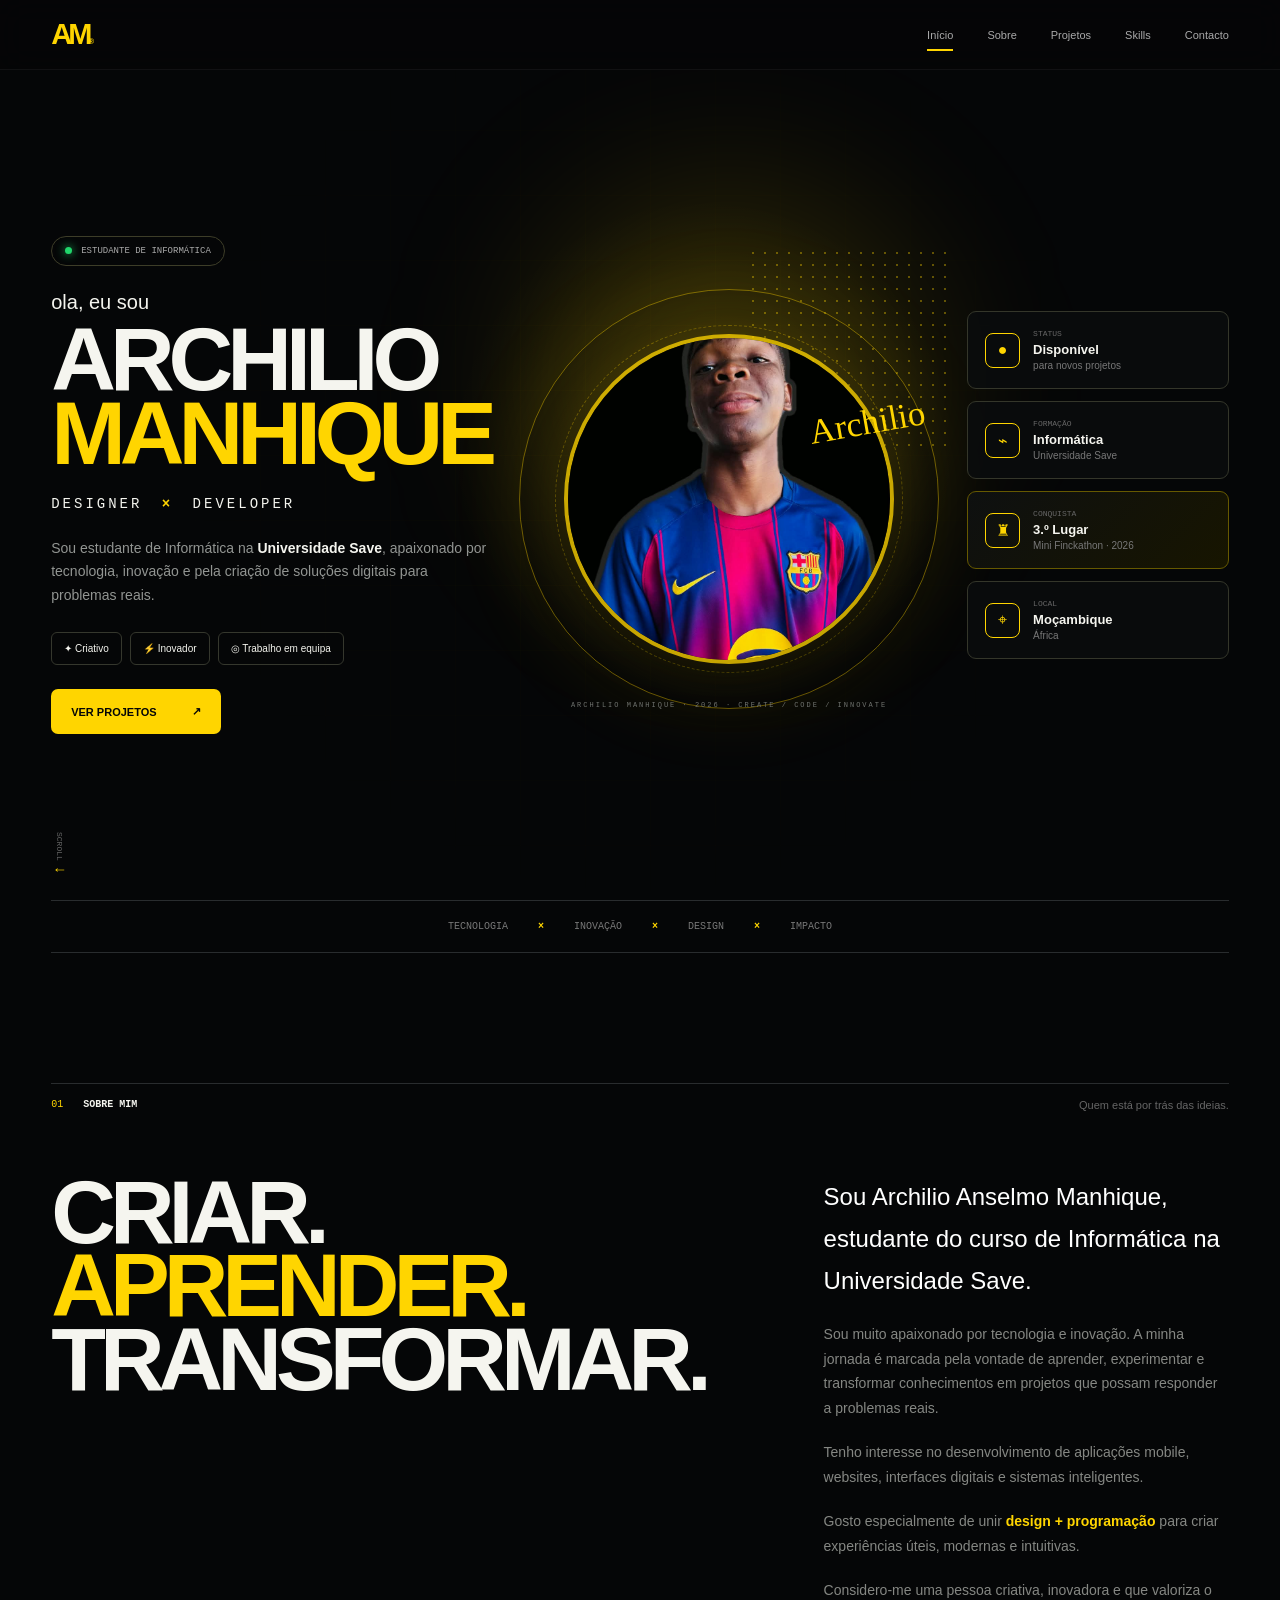
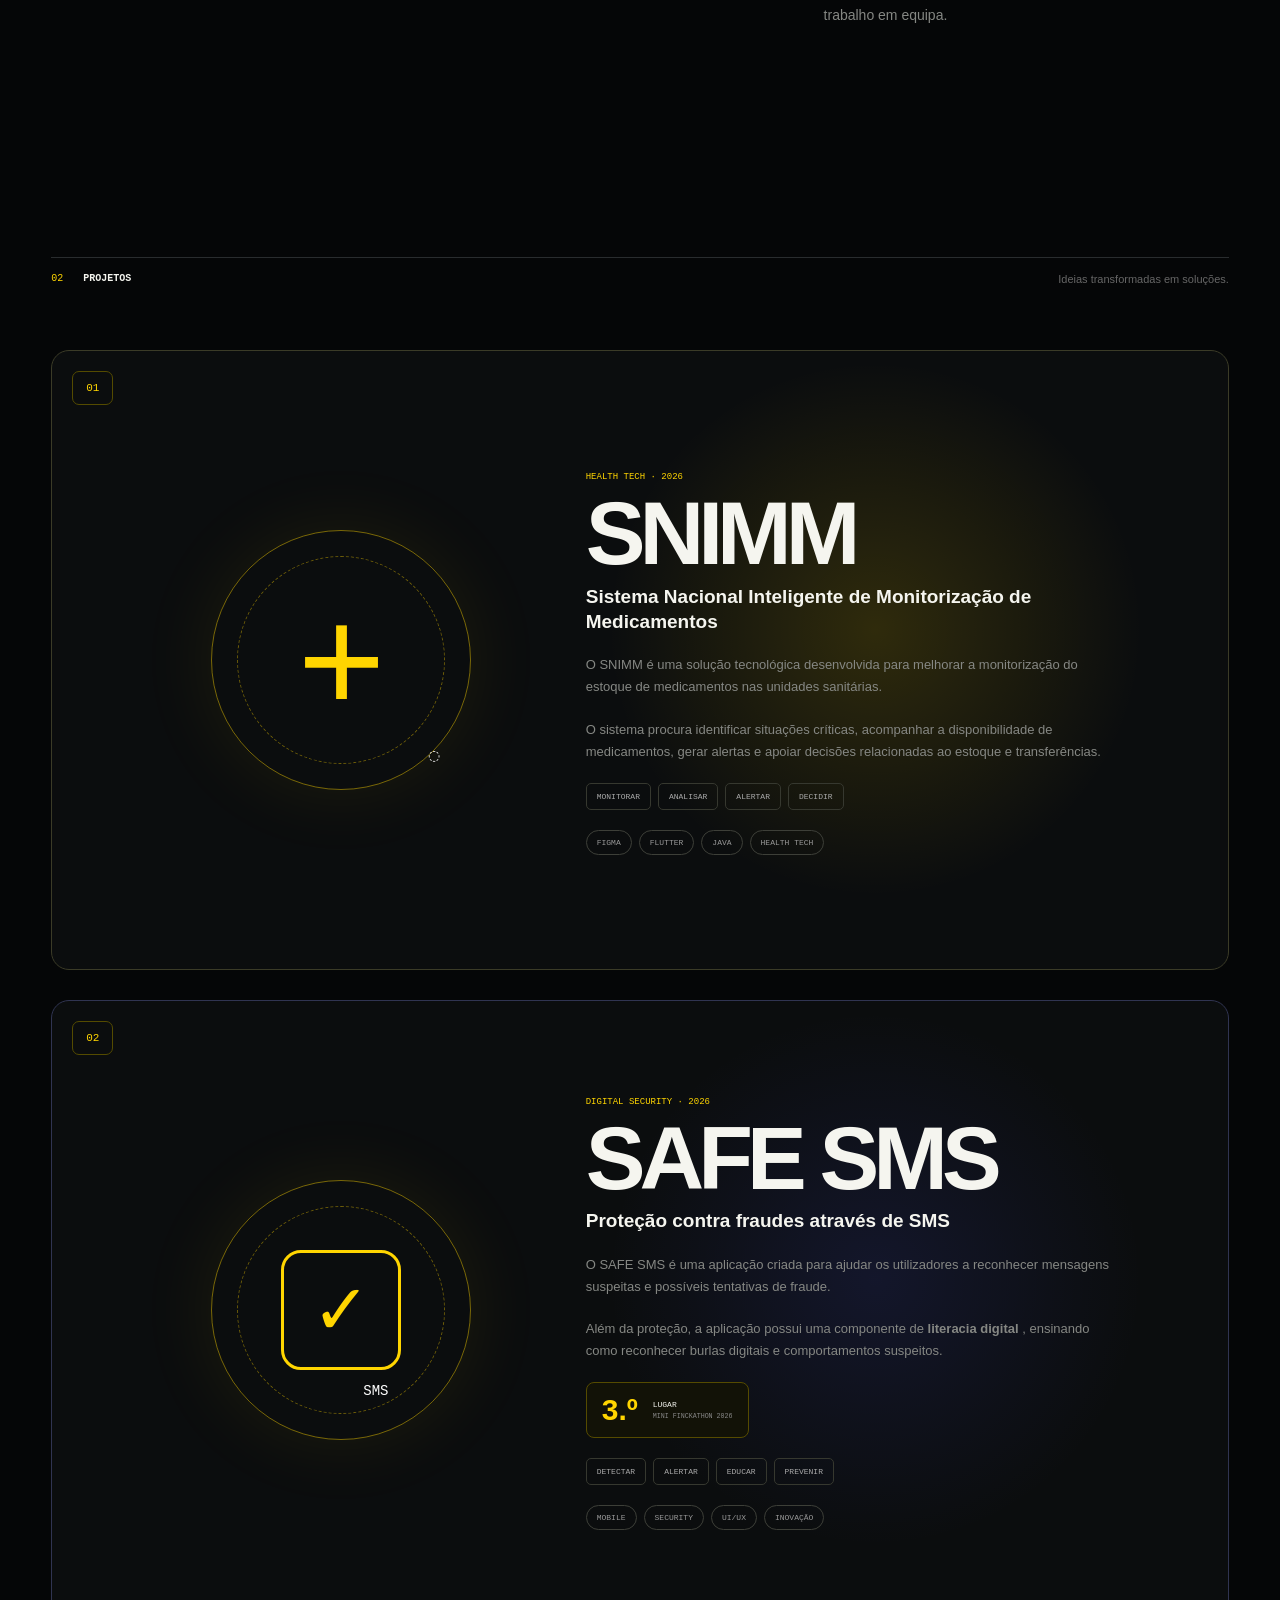
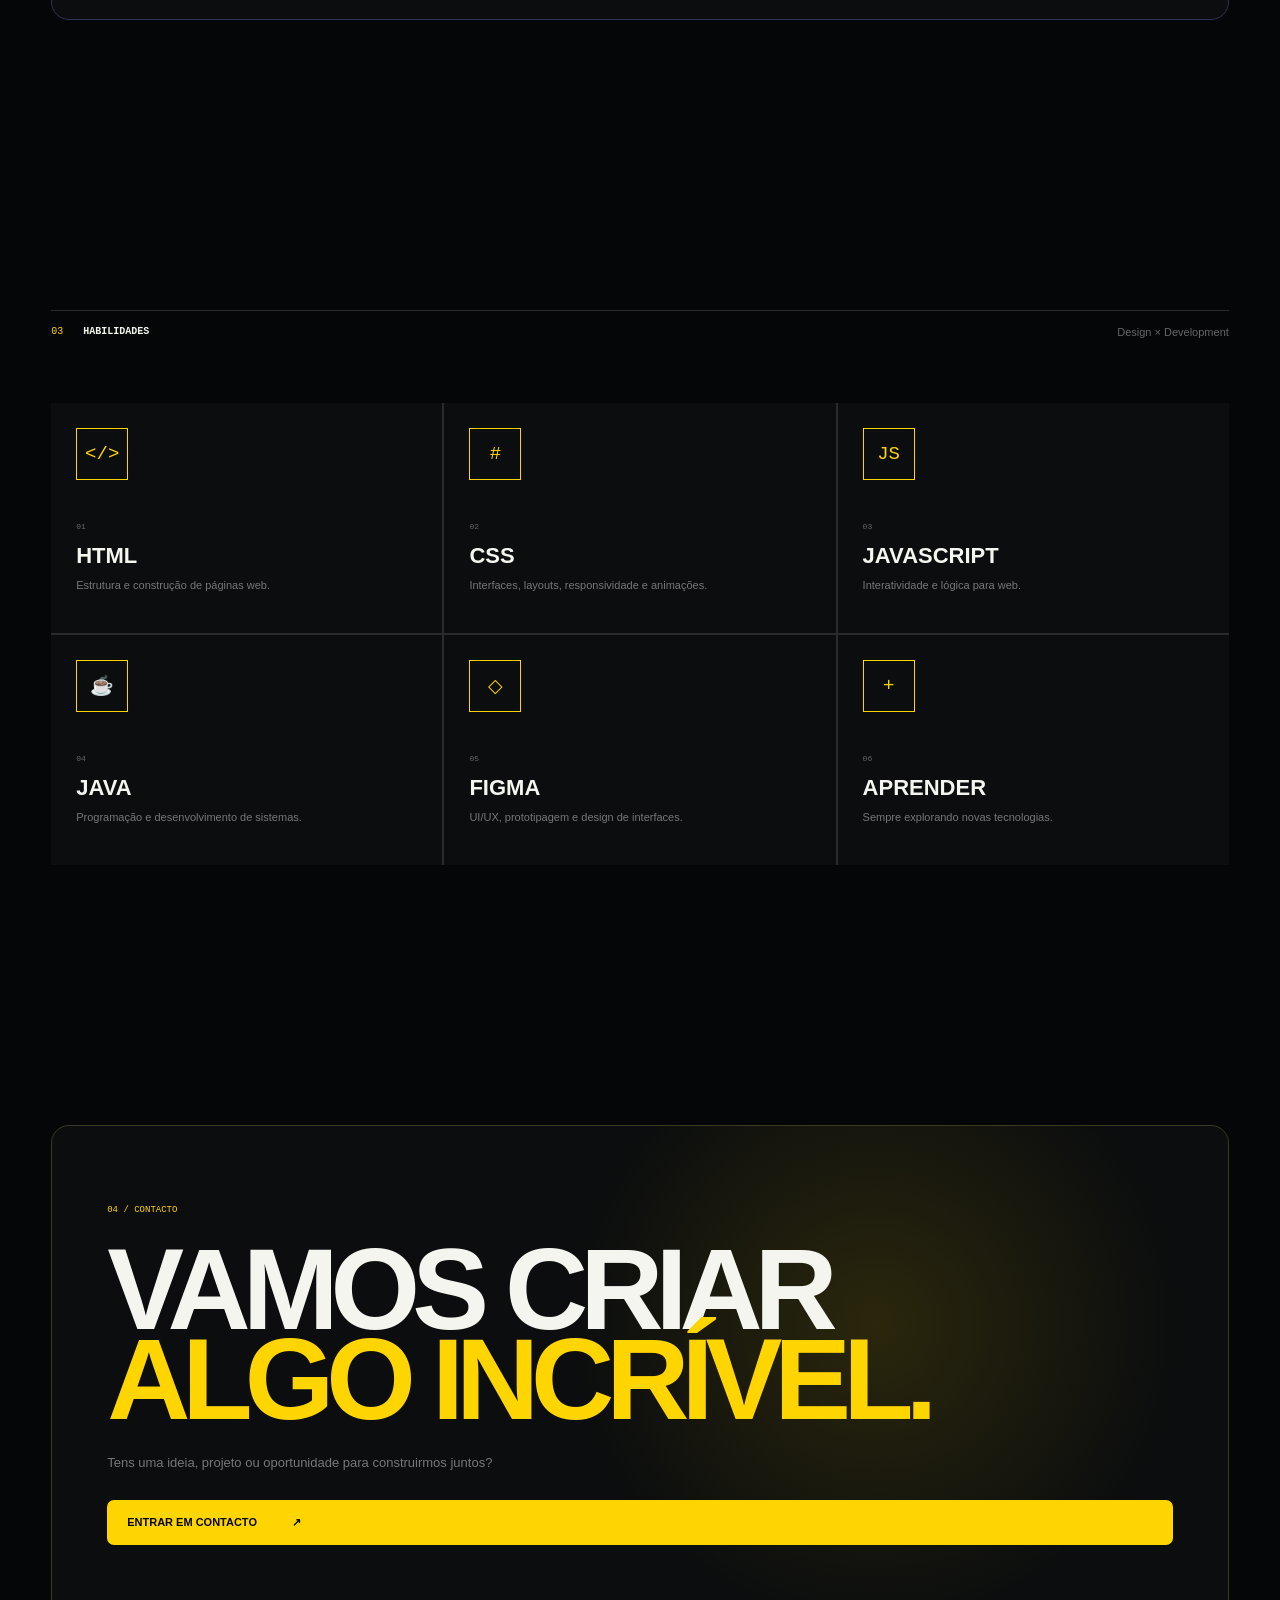
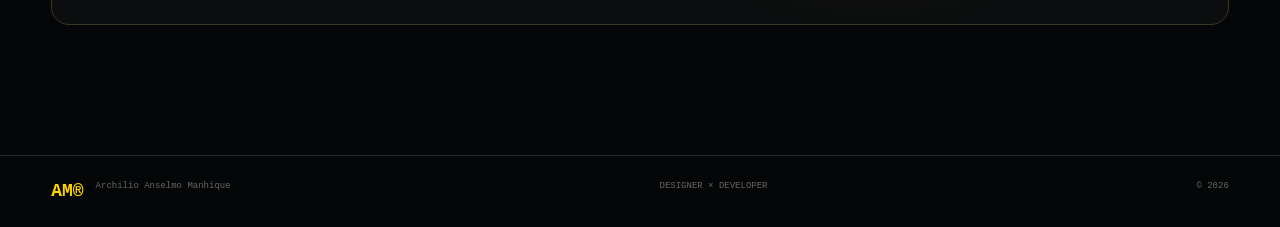
==== meu_portifolio/index.html @ 42944c7a "Add files via upload" ====
<!DOCTYPE html>
<html lang="pt">

<head>
    <meta charset="UTF-8">
    <meta name="viewport" content="width=device-width, initial-scale=1.0">

    <meta name="description"
        content="Portfólio de Archilio Anselmo Manhique — Designer, Developer e estudante de Informática.">

    <title>Archilio Manhique | Designer × Developer</title>

    <link rel="stylesheet" href="CSS/style.css">
</head>

<body>

    <!-- ================= LOADER ================= -->

    <div class="loader" id="loader">

        <div class="loader-logo">
            AM<span>®</span>
        </div>

        <div class="loader-line">
            <div id="loaderBar"></div>
        </div>

        <p>
            CRIATIVIDADE / CÓDIGO / IMPACTO
        </p>

    </div>


    <!-- ================= NAVBAR ================= -->

    <header class="navbar">

        <a href="#inicio" class="logo">
            AM<span>®</span>
        </a>

        <nav id="desktopNav">

            <a href="#inicio" class="active">
                Início
            </a>

            <a href="#sobre">
                Sobre
            </a>

            <a href="#projetos">
                Projetos
            </a>

            <a href="#habilidades">
                Skills
            </a>

            <a href="#contacto">
                Contacto
            </a>

        </nav>


        <!-- MENU MOBILE -->

        <button class="menu-button" id="menuButton">

            <span></span>
            <span></span>

        </button>

    </header>


    <!-- ================= MENU MOBILE ================= -->

    <div class="mobile-menu" id="mobileMenu">

        <button id="closeMenu">
            FECHAR ×
        </button>

        <a href="#inicio">
            01 / Início
        </a>

        <a href="#sobre">
            02 / Sobre mim
        </a>

        <a href="#projetos">
            03 / Projetos
        </a>

        <a href="#habilidades">
            04 / Habilidades
        </a>

        <a href="#contacto">
            05 / Contacto
        </a>

    </div>



    <main>

        <!-- ================= HERO ================= -->

        <section class="hero" id="inicio">

            <div class="grid-background"></div>


            <!-- TEXTO -->

            <div class="hero-content reveal">

                <div class="status">

                    <span></span>

                    ESTUDANTE DE INFORMÁTICA

                </div>


                <p class="hello">
                    ola, eu sou 
                </p>


                <h1>

                    ARCHILIO

                    <strong>
                        MANHIQUE
                    </strong>

                </h1>


                <div class="profession">

                    DESIGNER

                    <b>×</b>

                    DEVELOPER

                </div>


                <p class="hero-description">

                    Sou estudante de Informática na
                    <strong>Universidade Save</strong>,
                    apaixonado por tecnologia, inovação
                    e pela criação de soluções digitais
                    para problemas reais.

                </p>


                <div class="qualities">

                    <span>
                        ✦ Criativo
                    </span>

                    <span>
                        ⚡ Inovador
                    </span>

                    <span>
                        ◎ Trabalho em equipa
                    </span>

                </div>


                <a href="#projetos" class="main-button">

                    VER PROJETOS

                    <b>↗</b>

                </a>

            </div>



            <!-- FOTO -->

            <div class="photo-area reveal">

                <div class="photo-glow"></div>

                <div class="photo-circle"></div>

                <div class="photo-dots"></div>


                <img
                    src="imagem/perfil.jpeg"
                    alt="Archilio Anselmo Manhique"
                    class="profile-photo"
                >


                <div class="signature">
                    Archilio
                </div>


                <div class="photo-text">

                    ARCHILIO MANHIQUE · 2026 ·
                    CREATE / CODE / INNOVATE

                </div>

            </div>



            <!-- INFORMAÇÕES -->

            <div class="hero-info reveal">

                <div class="info-card">

                    <div class="info-icon">
                        ●
                    </div>

                    <div>

                        <small>
                            STATUS
                        </small>

                        <strong>
                            Disponível
                        </strong>

                        <p>
                            para novos projetos
                        </p>

                    </div>

                </div>



                <div class="info-card">

                    <div class="info-icon">
                        ⌁
                    </div>

                    <div>

                        <small>
                            FORMAÇÃO
                        </small>

                        <strong>
                            Informática
                        </strong>

                        <p>
                            Universidade Save
                        </p>

                    </div>

                </div>



                <div class="info-card featured">

                    <div class="info-icon">
                        ♜
                    </div>

                    <div>

                        <small>
                            CONQUISTA
                        </small>

                        <strong>
                            3.º Lugar
                        </strong>

                        <p>
                            Mini Finckathon · 2026
                        </p>

                    </div>

                </div>



                <div class="info-card">

                    <div class="info-icon">
                        ⌖
                    </div>

                    <div>

                        <small>
                            LOCAL
                        </small>

                        <strong>
                            Moçambique
                        </strong>

                        <p>
                            África
                        </p>

                    </div>

                </div>

            </div>


            <div class="scroll-indicator">

                SCROLL

                <b>↓</b>

            </div>

        </section>



        <!-- ================= FRASE ================= -->

        <section class="moving-text">

            <span>TECNOLOGIA</span>

            <b>×</b>

            <span>INOVAÇÃO</span>

            <b>×</b>

            <span>DESIGN</span>

            <b>×</b>

            <span>IMPACTO</span>

        </section>



        <!-- ================= SOBRE ================= -->

        <section class="section" id="sobre">

            <div class="section-title">

                <div>

                    <span>01</span>

                    <strong>
                        SOBRE MIM
                    </strong>

                </div>

                <p>
                    Quem está por trás das ideias.
                </p>

            </div>


            <div class="about-container reveal">

                <div class="about-heading">

                    <h2>

                        CRIAR.

                        <span>
                            APRENDER.
                        </span>

                        TRANSFORMAR.

                    </h2>

                </div>


                <div class="about-text">

                    <p class="large-text">

                        Sou Archilio Anselmo Manhique,
                        estudante do curso de Informática
                        na Universidade Save.

                    </p>


                    <p>

                        Sou muito apaixonado por tecnologia
                        e inovação. A minha jornada é marcada
                        pela vontade de aprender, experimentar
                        e transformar conhecimentos em projetos
                        que possam responder a problemas reais.

                    </p>


                    <p>

                        Tenho interesse no desenvolvimento
                        de aplicações mobile, websites,
                        interfaces digitais e sistemas
                        inteligentes.

                    </p>


                    <p>

                        Gosto especialmente de unir

                        <strong>
                            design + programação
                        </strong>

                        para criar experiências úteis,
                        modernas e intuitivas.

                    </p>


                    <p>

                        Considero-me uma pessoa criativa,
                        inovadora e que valoriza o trabalho
                        em equipa.

                    </p>

                </div>

            </div>

        </section>



        <!-- ================= PROJETOS ================= -->

        <section class="section projects-section" id="projetos">

            <div class="section-title">

                <div>

                    <span>02</span>

                    <strong>
                        PROJETOS
                    </strong>

                </div>

                <p>
                    Ideias transformadas em soluções.
                </p>

            </div>



            <!-- SNIMM -->

            <article class="project-card snimm reveal">

                <div class="project-number">
                    01
                </div>


                <div class="project-visual">

                    <div class="project-icon snimm-icon">

                        <span>
                            +
                        </span>

                        <i>
                            ◌
                        </i>

                    </div>

                </div>


                <div class="project-information">

                    <small>
                        HEALTH TECH · 2026
                    </small>


                    <h2>
                        SNIMM
                    </h2>


                    <h3>

                        Sistema Nacional Inteligente
                        de Monitorização de Medicamentos

                    </h3>


                    <p>

                        O SNIMM é uma solução tecnológica
                        desenvolvida para melhorar a
                        monitorização do estoque de
                        medicamentos nas unidades sanitárias.

                    </p>


                    <p>

                        O sistema procura identificar
                        situações críticas, acompanhar
                        a disponibilidade de medicamentos,
                        gerar alertas e apoiar decisões
                        relacionadas ao estoque e
                        transferências.

                    </p>


                    <div class="process">

                        <span>
                            MONITORAR
                        </span>

                        <span>
                            ANALISAR
                        </span>

                        <span>
                            ALERTAR
                        </span>

                        <span>
                            DECIDIR
                        </span>

                    </div>


                    <div class="technology-tags">

                        <span>
                            FIGMA
                        </span>

                        <span>
                            FLUTTER
                        </span>

                        <span>
                            JAVA
                        </span>

                        <span>
                            HEALTH TECH
                        </span>

                    </div>

                </div>

            </article>



            <!-- SAFE SMS -->

            <article class="project-card safe reveal">

                <div class="project-number">
                    02
                </div>


                <div class="project-visual">

                    <div class="project-icon safe-icon">

                        <span>
                            ✓
                        </span>

                        <i>
                            SMS
                        </i>

                    </div>

                </div>


                <div class="project-information">

                    <small>
                        DIGITAL SECURITY · 2026
                    </small>


                    <h2>
                        SAFE SMS
                    </h2>


                    <h3>

                        Proteção contra fraudes
                        através de SMS

                    </h3>


                    <p>

                        O SAFE SMS é uma aplicação criada
                        para ajudar os utilizadores a
                        reconhecer mensagens suspeitas
                        e possíveis tentativas de fraude.

                    </p>


                    <p>

                        Além da proteção, a aplicação
                        possui uma componente de
                        <strong>
                            literacia digital
                        </strong>,
                        ensinando como reconhecer
                        burlas digitais e comportamentos
                        suspeitos.

                    </p>


                    <div class="achievement">

                        <strong>
                            3.º
                        </strong>

                        <span>

                            LUGAR

                            <small>
                                MINI FINCKATHON 2026
                            </small>

                        </span>

                    </div>


                    <div class="process">

                        <span>
                            DETECTAR
                        </span>

                        <span>
                            ALERTAR
                        </span>

                        <span>
                            EDUCAR
                        </span>

                        <span>
                            PREVENIR
                        </span>

                    </div>


                    <div class="technology-tags">

                        <span>
                            MOBILE
                        </span>

                        <span>
                            SECURITY
                        </span>

                        <span>
                            UI/UX
                        </span>

                        <span>
                            INOVAÇÃO
                        </span>

                    </div>

                </div>

            </article>

        </section>



        <!-- ================= SKILLS ================= -->

        <section class="section" id="habilidades">

            <div class="section-title">

                <div>

                    <span>03</span>

                    <strong>
                        HABILIDADES
                    </strong>

                </div>

                <p>
                    Design × Development
                </p>

            </div>


            <div class="skills-grid reveal">


                <div class="skill-card">

                    <div class="skill-icon">
                        &lt;/&gt;
                    </div>

                    <small>
                        01
                    </small>

                    <h3>
                        HTML
                    </h3>

                    <p>
                        Estrutura e construção
                        de páginas web.
                    </p>

                </div>



                <div class="skill-card">

                    <div class="skill-icon">
                        #
                    </div>

                    <small>
                        02
                    </small>

                    <h3>
                        CSS
                    </h3>

                    <p>
                        Interfaces, layouts,
                        responsividade e animações.
                    </p>

                </div>



                <div class="skill-card">

                    <div class="skill-icon">
                        JS
                    </div>

                    <small>
                        03
                    </small>

                    <h3>
                        JAVASCRIPT
                    </h3>

                    <p>
                        Interatividade e
                        lógica para web.
                    </p>

                </div>



                <div class="skill-card">

                    <div class="skill-icon">
                        ☕
                    </div>

                    <small>
                        04
                    </small>

                    <h3>
                        JAVA
                    </h3>

                    <p>
                        Programação e
                        desenvolvimento de sistemas.
                    </p>

                </div>



                <div class="skill-card">

                    <div class="skill-icon">
                        ◇
                    </div>

                    <small>
                        05
                    </small>

                    <h3>
                        FIGMA
                    </h3>

                    <p>
                        UI/UX, prototipagem
                        e design de interfaces.
                    </p>

                </div>



                <div class="skill-card learning">

                    <div class="skill-icon">
                        +
                    </div>

                    <small>
                        06
                    </small>

                    <h3>
                        APRENDER
                    </h3>

                    <p>
                        Sempre explorando
                        novas tecnologias.
                    </p>

                </div>

            </div>

        </section>



        <!-- ================= CONTACTO ================= -->

        <section class="section contact-section" id="contacto">

            <div class="contact-box reveal">

                <small>
                    04 / CONTACTO
                </small>


                <h2>

                    VAMOS CRIAR

                    <em>
                        ALGO INCRÍVEL.
                    </em>

                </h2>


                <p>

                    Tens uma ideia, projeto ou
                    oportunidade para construirmos juntos?

                </p>


                <a
                    href="mailto:seuemail@gmail.com"
                    class="main-button"
                >

                    ENTRAR EM CONTACTO

                    <b>
                        ↗
                    </b>

                </a>

            </div>

        </section>

    </main>



    <!-- ================= FOOTER ================= -->

    <footer>

        <div>

            <strong>
                AM®
            </strong>

            <span>
                Archilio Anselmo Manhique
            </span>

        </div>


        <div>
            DESIGNER × DEVELOPER
        </div>


        <div>
            © 2026
        </div>

    </footer>



    <script src="Java_script/script.js"></script>

</body>

</html>
---- meu_portifolio/CSS/style.css ----
* {
    margin: 0;
    padding: 0;
    box-sizing: border-box;
}

:root {

    --black: #050607;
    --dark: #0b0d0e;
    --yellow: #ffd500;
    --white: #f5f5ef;
    --gray: #858783;
    --line: #292c2e;

}

html {
    scroll-behavior: smooth;
}

body {

    background: var(--black);
    color: var(--white);

    font-family:
        Arial,
        Helvetica,
        sans-serif;

    overflow-x: hidden;

}

a {
    color: inherit;
    text-decoration: none;
}

button {
    font-family: inherit;
}



/* ================= LOADER ================= */

.loader {

    position: fixed;

    inset: 0;

    background: #050607;

    z-index: 9999;

    display: flex;

    flex-direction: column;

    justify-content: center;

    align-items: center;

    gap: 20px;

    transition: 0.7s;

}

.loader.hide {

    opacity: 0;

    visibility: hidden;

}

.loader-logo {

    font-size: 70px;

    font-weight: 900;

    letter-spacing: -7px;

}

.loader-logo span {

    color: var(--yellow);

    font-size: 10px;

}

.loader-line {

    width: 220px;

    height: 2px;

    background: #282a2b;

}

.loader-line div {

    width: 0;

    height: 100%;

    background: var(--yellow);

    transition: 1.3s;

}

.loader p {

    font-size: 8px;

    letter-spacing: 3px;

    color: #666;

    font-family: monospace;

}



/* ================= NAVBAR ================= */

.navbar {

    position: fixed;

    top: 0;
    left: 0;
    right: 0;

    height: 70px;

    z-index: 1000;

    display: flex;

    justify-content: space-between;

    align-items: center;

    padding: 0 4%;

    background: rgba(5, 6, 7, 0.8);

    backdrop-filter: blur(15px);

    border-bottom: 1px solid rgba(255,255,255,.05);

}

.logo {

    font-size: 29px;

    font-weight: 900;

    color: var(--yellow);

    letter-spacing: -4px;

}

.logo span {
    font-size: 8px;
}



.navbar nav {

    display: flex;

    gap: 34px;

}

.navbar nav a {

    font-size: 11px;

    color: #aaa;

    position: relative;

    padding: 10px 0;

}

.navbar nav a::after {

    content: "";

    position: absolute;

    left: 0;

    bottom: 0;

    height: 2px;

    width: 0;

    background: var(--yellow);

    transition: .3s;

}

.navbar nav a:hover::after,
.navbar nav a.active::after {

    width: 100%;

}



/* ================= MENU MOBILE ================= */

.menu-button {

    display: none;

    width: 40px;

    background: none;

    border: none;

    cursor: pointer;

}

.menu-button span {

    display: block;

    height: 2px;

    background: var(--yellow);

    margin: 7px 0;

}

.mobile-menu {

    position: fixed;

    inset: 0;

    background: var(--yellow);

    color: #050607;

    z-index: 2000;

    display: flex;

    flex-direction: column;

    justify-content: center;

    padding: 8%;

    gap: 10px;

    transform: translateY(-100%);

    transition: .65s;

}

.mobile-menu.open {

    transform: translateY(0);

}

.mobile-menu button {

    position: absolute;

    top: 25px;

    right: 5%;

    border: none;

    background: none;

    font-size: 12px;

}

.mobile-menu a {

    font-size: 9vw;

    font-weight: 900;

    letter-spacing: -4px;

}



/* ================= HERO ================= */

.hero {

    min-height: 100vh;

    padding: 120px 4% 50px;

    position: relative;

    overflow: hidden;

    display: grid;

    grid-template-columns: 1fr 1fr .6fr;

    align-items: center;

    gap: 20px;

    background:

        radial-gradient(
            circle at 55% 50%,
            rgba(255,213,0,.11),
            transparent 30%
        );

}



/* GRID */

.grid-background {

    position: absolute;

    inset: 0;

    opacity: .25;

    background-image:

        linear-gradient(
            rgba(255,213,0,.07) 1px,
            transparent 1px
        ),

        linear-gradient(
            90deg,
            rgba(255,213,0,.07) 1px,
            transparent 1px
        );

    background-size: 65px 65px;

    mask-image:
        radial-gradient(
            circle at center,
            black,
            transparent 70%
        );

}



/* HERO TEXT */

.hero-content {

    position: relative;

    z-index: 3;

}

.status {

    display: inline-flex;

    align-items: center;

    gap: 9px;

    padding: 9px 13px;

    border: 1px solid #3d3d28;

    border-radius: 30px;

    font: 9px monospace;

    color: #aaa;

    margin-bottom: 25px;

}

.status span {

    width: 7px;

    height: 7px;

    border-radius: 50%;

    background: #20d66b;

    box-shadow: 0 0 10px #20d66b;

}

.hello {

    font-size: 20px;

    margin-bottom: 8px;

}

.hero h1 {

    font-size: clamp(58px, 7vw, 105px);

    line-height: .83;

    letter-spacing: -6px;

    font-weight: 900;

}

.hero h1 strong {

    display: block;

    color: var(--yellow);

}

.profession {

    margin: 25px 0;

    font: 14px monospace;

    letter-spacing: 3px;

}

.profession b {

    color: var(--yellow);

    padding: 0 8px;

}

.hero-description {

    max-width: 470px;

    color: #929592;

    font-size: 14px;

    line-height: 1.7;

}

.hero-description strong {

    color: var(--white);

}

.qualities {

    display: flex;

    gap: 8px;

    flex-wrap: wrap;

    margin: 24px 0;

}

.qualities span {

    padding: 10px 12px;

    border: 1px solid #35372d;

    border-radius: 6px;

    font-size: 10px;

}

.main-button {

    display: inline-flex;

    align-items: center;

    gap: 35px;

    padding: 16px 20px;

    background: var(--yellow);

    color: #050607;

    border-radius: 7px;

    font-size: 11px;

    font-weight: 900;

    transition: .3s;

}

.main-button:hover {

    transform: translateY(-4px);

    box-shadow:
        0 15px 40px rgba(255,213,0,.25);

}



/* ================= FOTO ================= */

.photo-area {

    height: 680px;
    width: min(100%, 520px);

    position: relative;

    display: flex;

    justify-content: center;

    align-items: flex-end;

}


.profile-photo {
    display: block;
    width: 330px;
    height: 330px;
    max-width: 78%;
    max-height: 78%;
    aspect-ratio: 1 / 1;
    object-fit: cover;
    object-position: center 20%;
    border-radius: 50%;
    border: 4px solid rgba(255,213,0,.75);
    position: absolute;
    left: 50%;
    top: 52%;
    transform: translate(-50%, -50%);
    z-index: 6;
    filter: drop-shadow(
        0 0 25px rgba(255,213,0,.15)
    );
    box-shadow: 0 18px 40px rgba(0,0,0,.35);
    animation: floating 5s ease-in-out infinite;
}



.photo-glow {

    position: absolute;

    width: 400px;

    height: 400px;

    border-radius: 50%;

    background:
        rgba(255,213,0,.14);

    filter: blur(80px);

    top: 35%;

    left: 50%;

    transform: translate(-50%,-50%);

}

.photo-circle {

    position: absolute;

    width: 420px;

    height: 420px;

    border-radius: 50%;

    border: 1px solid rgba(255,213,0,.4);

    top: 52%;

    left: 50%;

    transform: translate(-50%,-50%);

    box-shadow:
        0 0 80px rgba(255,213,0,.08);

}

.photo-circle::before {

    content: "";

    position: absolute;

    inset: 35px;

    border: 1px dashed rgba(255,213,0,.3);

    border-radius: 50%;

    animation: rotate 15s linear infinite;

}

.photo-dots {

    position: absolute;

    right: 0;

    top: 15%;

    width: 200px;

    height: 200px;

    background-image:
        radial-gradient(
            var(--yellow) 1px,
            transparent 1px
        );

    background-size: 12px 12px;

    opacity: .35;

}

.signature {

    position: absolute;

    right: 5%;

    top: 38%;

    color: var(--yellow);

    font-family: cursive;

    font-size: 35px;

    transform: rotate(-10deg);

    z-index: 7;

}

.photo-text {

    position: absolute;

    bottom: 17%;

    font: 7px monospace;

    letter-spacing: 2px;

    color: #70736f;

    z-index: 8;

}



/* ================= HERO CARDS ================= */

.hero-info {

    position: relative;

    z-index: 5;

    display: grid;

    gap: 12px;

}

.info-card {

    display: flex;

    align-items: center;

    gap: 13px;

    padding: 17px;

    background: rgba(10,12,13,.85);

    border: 1px solid #34362a;

    border-radius: 9px;

}

.info-card.featured {

    border-color: #665900;

    background:
        linear-gradient(
            135deg,
            #0e1010,
            #171500
        );

}

.info-icon {

    min-width: 35px;

    height: 35px;

    display: grid;

    place-items: center;

    border: 1px solid var(--yellow);

    color: var(--yellow);

    border-radius: 8px;

}

.info-card small {

    display: block;

    color: #666;

    font: 8px monospace;

    margin-bottom: 4px;

}

.info-card strong {

    display: block;

    font-size: 13px;

}

.info-card p {

    margin-top: 3px;

    color: #777;

    font-size: 10px;

}



/* ================= SCROLL ================= */

.scroll-indicator {

    position: absolute;

    bottom: 25px;

    left: 4%;

    writing-mode: vertical-rl;

    color: #666;

    font: 8px monospace;

}

.scroll-indicator b {

    color: var(--yellow);

    font-size: 15px;

}



/* ================= MOVING TEXT ================= */

.moving-text {

    margin: 0 4%;

    padding: 20px 0;

    border-top: 1px solid var(--line);

    border-bottom: 1px solid var(--line);

    display: flex;

    justify-content: center;

    gap: 30px;

    color: #777;

    font: 10px monospace;

}

.moving-text b {

    color: var(--yellow);

}



/* ================= SEÇÕES ================= */

.section {

    padding: 130px 4%;

}

.section-title {

    border-top: 1px solid var(--line);

    padding-top: 15px;

    margin-bottom: 65px;

    display: flex;

    justify-content: space-between;

}

.section-title div {

    display: flex;

    gap: 20px;

    font: 10px monospace;

}

.section-title div span {

    color: var(--yellow);

}

.section-title p {

    color: #666;

    font-size: 11px;

}



/* ================= ABOUT ================= */

.about-container {

    display: grid;

    grid-template-columns: 1fr 1fr;

    gap: 10%;

}

.about-heading h2 {

    font-size: clamp(55px,7vw,105px);

    line-height: .82;

    letter-spacing: -6px;

}

.about-heading span {

    color: var(--yellow);

}

.about-text p {

    color: #858783;

    font-size: 14px;

    line-height: 1.75;

    margin-bottom: 20px;

}

.about-text .large-text {

    color: white;

    font-size: 24px;

}

.about-text strong {

    color: var(--yellow);

}



/* ================= PROJECTS ================= */

.projects-section {

    padding-top: 80px;

}

.project-card {

    position: relative;

    min-height: 620px;

    padding: 45px;

    border-radius: 18px;

    border: 1px solid #3b3b27;

    margin-bottom: 30px;

    display: grid;

    grid-template-columns: 45% 55%;

    align-items: center;

    overflow: hidden;

}

.project-card.snimm {

    background:

        radial-gradient(
            circle at 70% 45%,
            rgba(255,213,0,.15),
            transparent 30%
        ),

        #0b0d0e;

}

.project-card.safe {

    background:

        radial-gradient(
            circle at 70% 45%,
            rgba(80,90,255,.12),
            transparent 30%
        ),

        #0b0d0e;

    border-color: #303451;

}

.project-number {

    position: absolute;

    top: 20px;

    left: 20px;

    padding: 10px 13px;

    color: var(--yellow);

    border: 1px solid #544b00;

    border-radius: 7px;

    font: 11px monospace;

}



/* PROJECT ICON */

.project-visual {

    display: grid;

    place-items: center;

}

.project-icon {

    width: 260px;

    height: 260px;

    border: 1px solid rgba(255,213,0,.45);

    border-radius: 50%;

    position: relative;

    display: grid;

    place-items: center;

    box-shadow:
        0 0 80px rgba(255,213,0,.08);

}

.project-icon::before {

    content: "";

    position: absolute;

    inset: 25px;

    border: 1px dashed rgba(255,213,0,.4);

    border-radius: 50%;

    animation: rotate 12s linear infinite;

}

.snimm-icon span {

    font-size: 150px;

    color: var(--yellow);

    font-weight: 200;

}

.project-icon i {

    position: absolute;

    bottom: 25px;

    right: 30px;

    color: white;

    font: 14px monospace;

    font-style: normal;

}



/* SAFE ICON */

.safe-icon span {

    width: 120px;

    height: 120px;

    border: 3px solid var(--yellow);

    border-radius: 20px;

    display: grid;

    place-items: center;

    color: var(--yellow);

    font-size: 70px;

}

.safe-icon i {

    bottom: 40px;

    right: 82px;

}



/* PROJECT TEXT */

.project-information {

    padding-right: 10%;

}

.project-information > small {

    color: var(--yellow);

    font: 9px monospace;

}

.project-information h2 {

    font-size: clamp(55px,7vw,100px);

    line-height: .8;

    letter-spacing: -6px;

    margin: 15px 0;

}

.project-information h3 {

    font-size: 19px;

    line-height: 1.3;

}

.project-information p {

    color: #858783;

    font-size: 13px;

    line-height: 1.7;

    margin: 20px 0;

}

.process {

    display: flex;

    flex-wrap: wrap;

    gap: 7px;

    margin: 20px 0;

}

.process span {

    padding: 8px 10px;

    border: 1px solid #36382f;

    border-radius: 5px;

    font: 8px monospace;

    color: #aaa;

}

.technology-tags {

    display: flex;

    flex-wrap: wrap;

    gap: 7px;

}

.technology-tags span {

    border: 1px solid #3d3f38;

    padding: 7px 10px;

    border-radius: 20px;

    color: #999;

    font: 8px monospace;

}



/* CONQUISTA */

.achievement {

    display: flex;

    align-items: center;

    gap: 15px;

    width: max-content;

    padding: 10px 15px;

    background: #121207;

    border: 1px solid #554b00;

    border-radius: 8px;

    margin: 20px 0;

}

.achievement strong {

    color: var(--yellow);

    font-size: 30px;

}

.achievement span {

    font: 8px monospace;

}

.achievement small {

    display: block;

    color: #888;

    margin-top: 3px;

}



/* ================= SKILLS ================= */

.skills-grid {

    display: grid;

    grid-template-columns: repeat(3,1fr);

    gap: 2px;

    background: var(--line);

}

.skill-card {

    min-height: 230px;

    padding: 25px;

    background: #0b0d0e;

    transition: .35s;

}

.skill-card:hover {

    background: var(--yellow);

    color: #050607;

    transform: translateY(-5px);

}

.skill-icon {

    width: 52px;

    height: 52px;

    border: 1px solid var(--yellow);

    display: grid;

    place-items: center;

    color: var(--yellow);

    font: 19px monospace;

    margin-bottom: 35px;

}

.skill-card:hover .skill-icon {

    color: #050607;

    border-color: #050607;

}

.skill-card small {

    color: #666;

    font: 8px monospace;

}

.skill-card h3 {

    margin: 10px 0;

    font-size: 22px;

}

.skill-card p {

    color: #777;

    font-size: 11px;

}

.skill-card:hover p {

    color: #222;

}



/* ================= CONTACTO ================= */

.contact-box {

    min-height: 500px;

    padding: 55px;

    border: 1px solid #3d3a22;

    border-radius: 18px;

    display: flex;

    flex-direction: column;

    justify-content: center;

    background:

        radial-gradient(
            circle at 70% 40%,
            rgba(255,213,0,.13),
            transparent 35%
        ),

        #0b0d0e;

}

.contact-box > small {

    color: var(--yellow);

    font: 9px monospace;

}

.contact-box h2 {

    font-size: clamp(55px,9vw,130px);

    line-height: .78;

    letter-spacing: -8px;

    margin: 30px 0;

}

.contact-box h2 em {

    display: block;

    color: var(--yellow);

    font-style: normal;

}

.contact-box p {

    color: #777;

    font-size: 13px;

    margin-bottom: 30px;

}



/* ================= FOOTER ================= */

footer {

    border-top: 1px solid var(--line);

    padding: 25px 4%;

    display: flex;

    justify-content: space-between;

    color: #666;

    font: 9px monospace;

}

footer div:first-child {

    display: flex;

    gap: 12px;

}

footer strong {

    color: var(--yellow);

    font-size: 18px;

}



/* ================= ANIMAÇÕES ================= */

.reveal {

    opacity: 0;

    transform: translateY(35px);

    transition:
        opacity .8s ease,
        transform .8s ease;

}

.reveal.visible {

    opacity: 1;

    transform: translateY(0);

}

@keyframes floating {

    50% {

        transform: translateY(-10px);

    }

}

@keyframes rotate {

    to {

        transform: rotate(360deg);

    }

}



/* ================= TABLET ================= */

@media(max-width:900px) {

    .navbar nav {

        display: none;

    }

    .menu-button {

        display: block;

    }

    .hero {

        grid-template-columns: 1fr;

        padding-top: 110px;

    }

    .photo-area {

        order: 2;

        height: 570px;

    }

    .hero-info {

        order: 3;

        grid-template-columns: 1fr 1fr;

    }

    .about-container {

        grid-template-columns: 1fr;

    }

    .project-card {

        grid-template-columns: 1fr;

    }

    .project-information {

        padding-right: 0;

    }

    .skills-grid {

        grid-template-columns: 1fr 1fr;

    }

}



/* ================= MOBILE ================= */

@media(max-width:600px) {

    .navbar {

        height: 60px;

        padding: 0 5%;

    }

    .hero {

        padding: 95px 5% 35px;

    }

    .hero h1 {

        font-size: 16vw;

        letter-spacing: -4px;

    }

    .hero-description {

        font-size: 13px;

    }

    .photo-area {

        height: 500px;

    }

    .profile-photo {

        height: 94%;

    }

    .photo-circle {

        width: 290px;

        height: 290px;

    }

    .photo-glow {

        width: 280px;

        height: 280px;

    }

    .photo-dots {

        width: 130px;

        height: 130px;

    }

    .signature {

        font-size: 25px;

    }

    .photo-text {

        font-size: 6px;

        bottom: 10%;

    }

    .hero-info {

        grid-template-columns: 1fr;

    }

    .scroll-indicator {

        display: none;

    }

    .moving-text {

        margin: 0 5%;

        gap: 12px;

        font-size: 7px;

    }

    .section {

        padding: 90px 5%;

    }

    .section-title {

        margin-bottom: 45px;

    }

    .section-title p {

        display: none;

    }

    .about-heading h2 {

        font-size: 16vw;

        letter-spacing: -4px;

    }

    .about-text .large-text {

        font-size: 20px;

    }

    .project-card {

        padding: 40px 22px;

        border-radius: 12px;

        min-height: 680px;

    }

    .project-icon {

        width: 180px;

        height: 180px;

        margin-bottom: 35px;

    }

    .snimm-icon span {

        font-size: 105px;

    }

    .safe-icon span {

        width: 95px;

        height: 95px;

        font-size: 55px;

    }

    .safe-icon i {

        right: 57px;

        bottom: 31px;

        font-size: 10px;

    }

    .project-information h2 {

        font-size: 19vw;

        letter-spacing: -5px;

    }

    .project-information h3 {

        font-size: 16px;

    }

    .project-information p {

        font-size: 12px;

    }

    .skills-grid {

        grid-template-columns: 1fr;

    }

    .skill-card {

        min-height: 190px;

    }

    .contact-box {

        padding: 35px 25px;

        min-height: 450px;

    }

    .contact-box h2 {

        font-size: 17vw;

        letter-spacing: -5px;

    }

    footer {

        flex-direction: column;

        gap: 15px;

    }

}
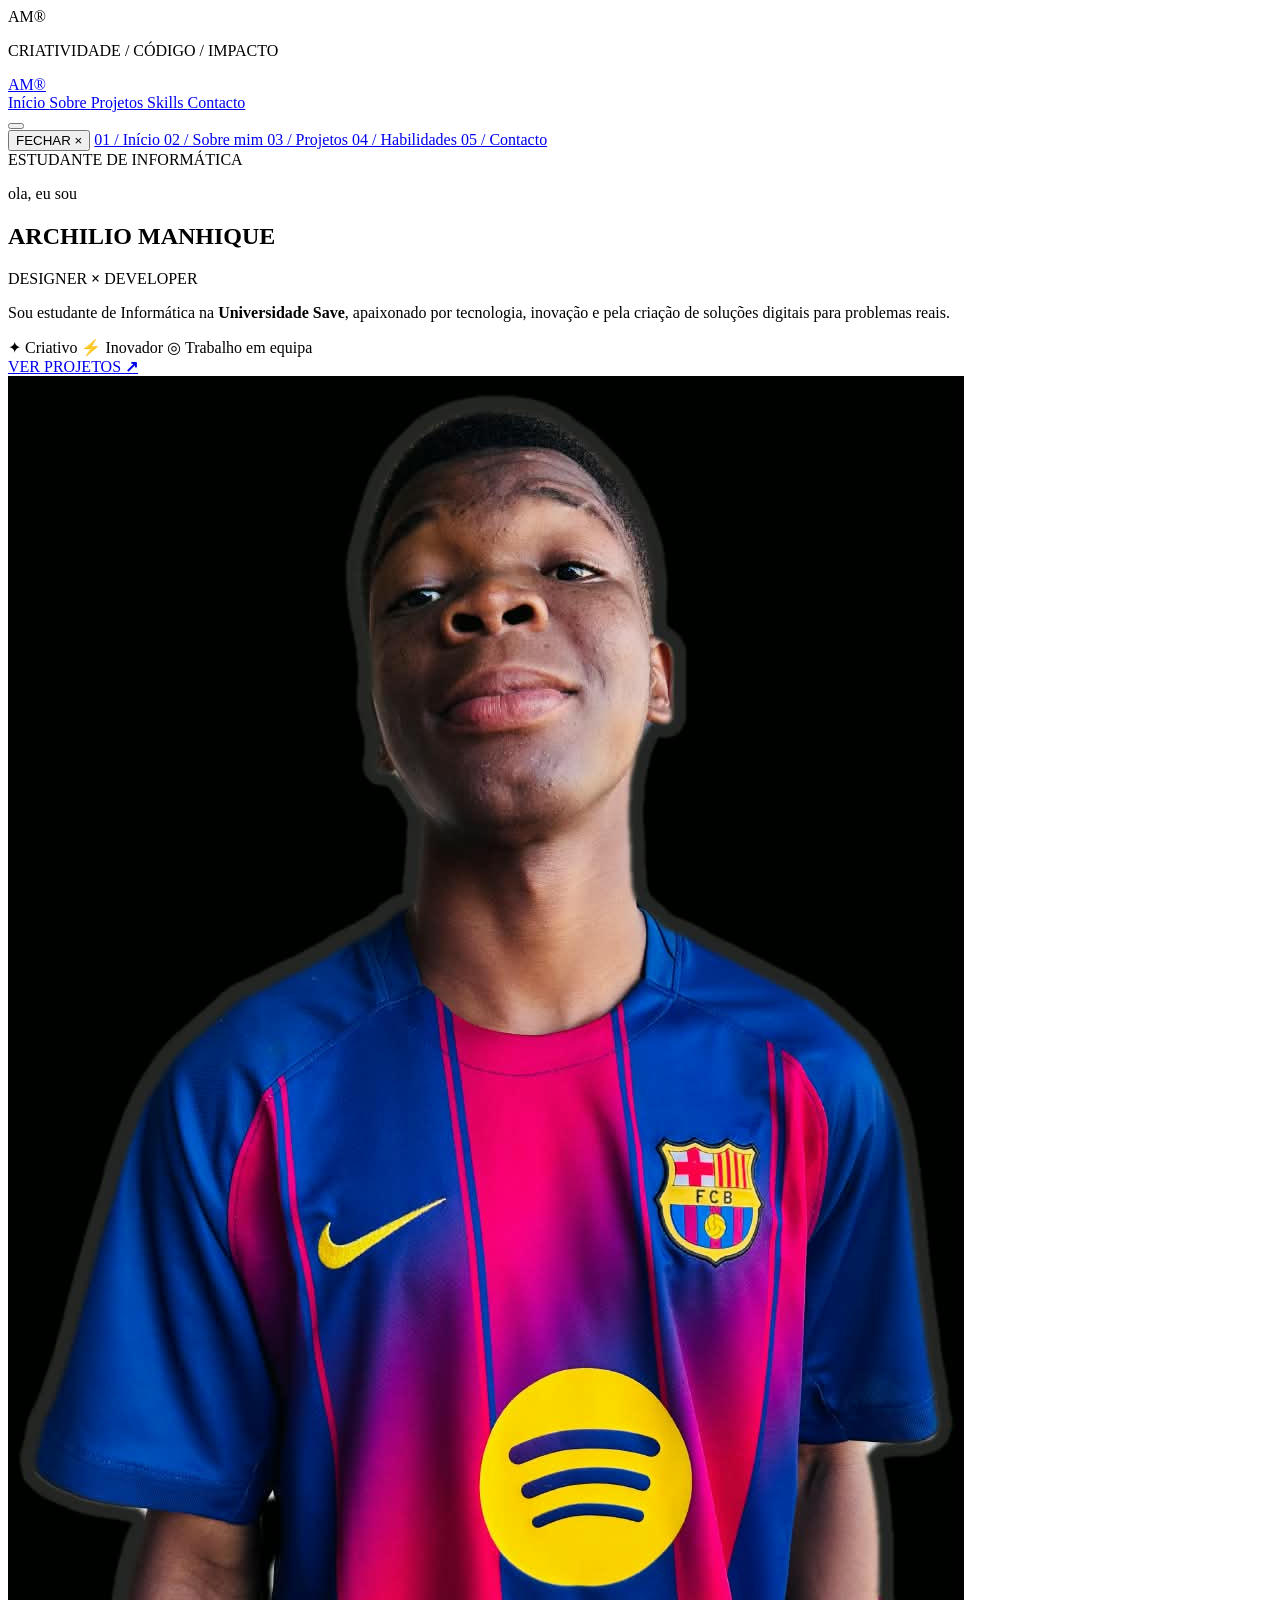
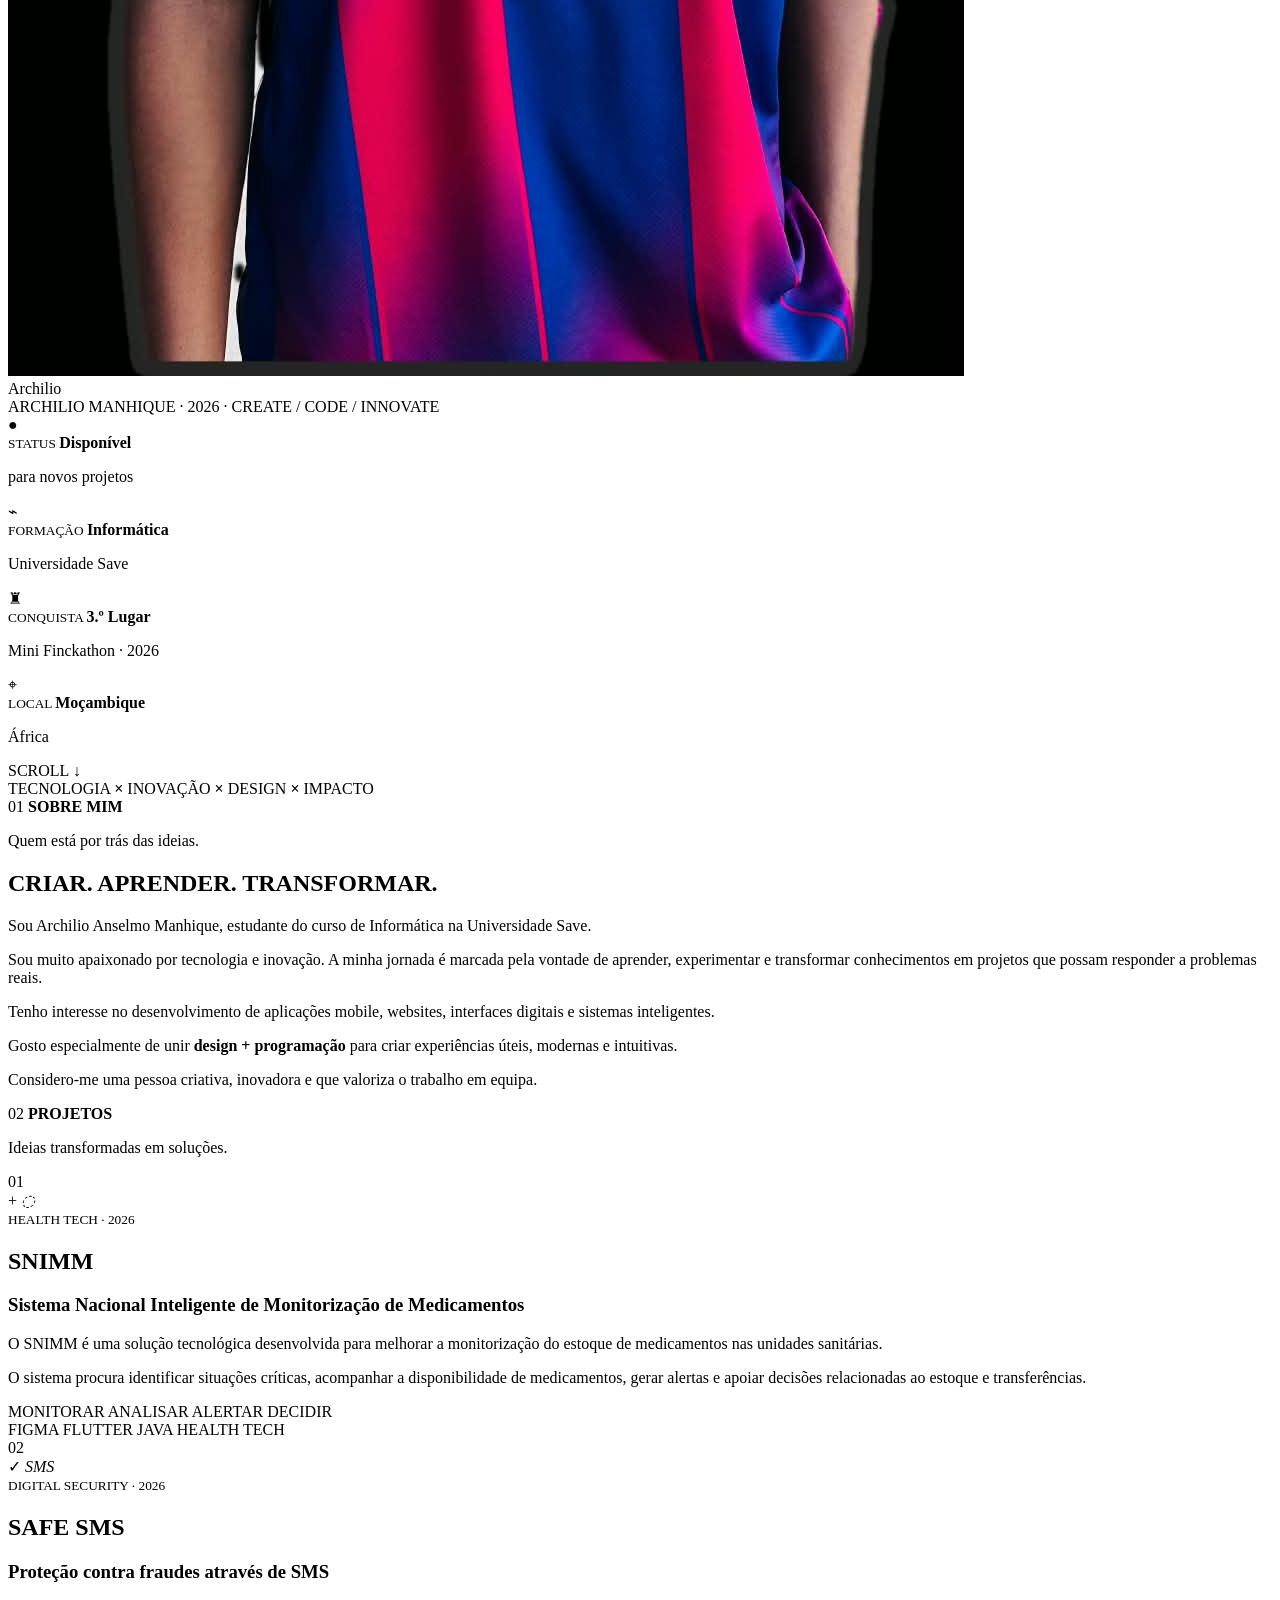
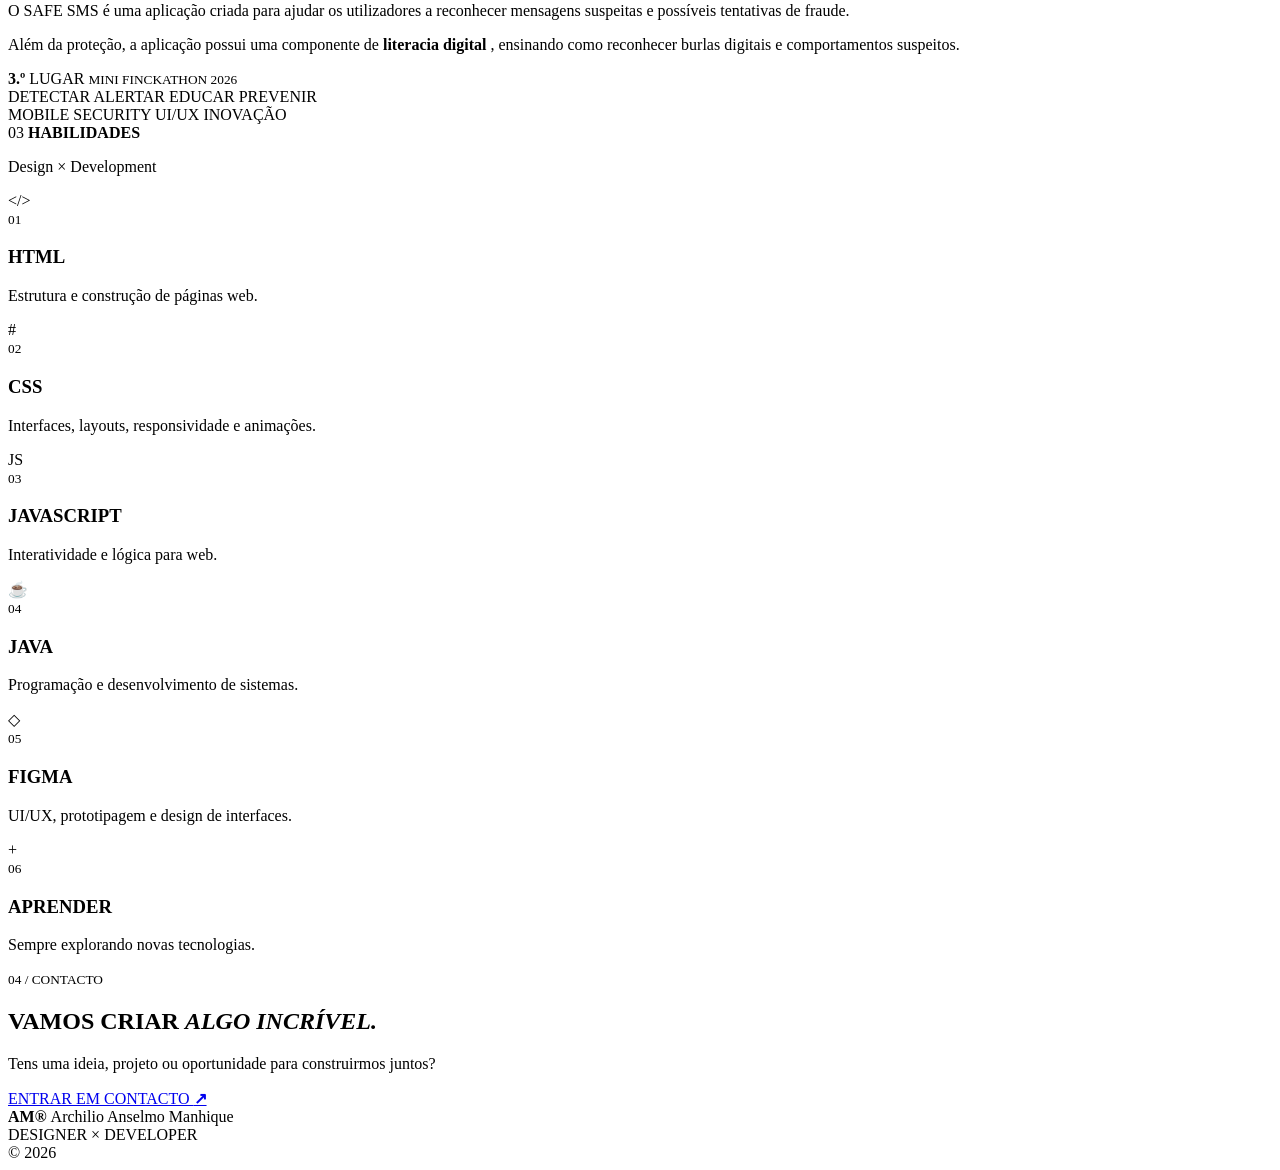
==== commit c7fc2c45: "Update index.html" ====
--- a/meu_portifolio/index.html
+++ b/meu_portifolio/index.html
@@ -10,7 +10,7 @@
 
     <title>Archilio Manhique | Designer × Developer</title>
 
-    <link rel="stylesheet" href="CSS/style.css">
+    <link rel="stylesheet" href="meu_portifolio/CSS/style.css">
 </head>
 
 <body>
@@ -1007,8 +1007,8 @@
 
 
 
-    <script src="Java_script/script.js"></script>
+    <script src="meu_portifolio/Java_script/script.js"></script>
 
 </body>
 
-</html>+</html>
